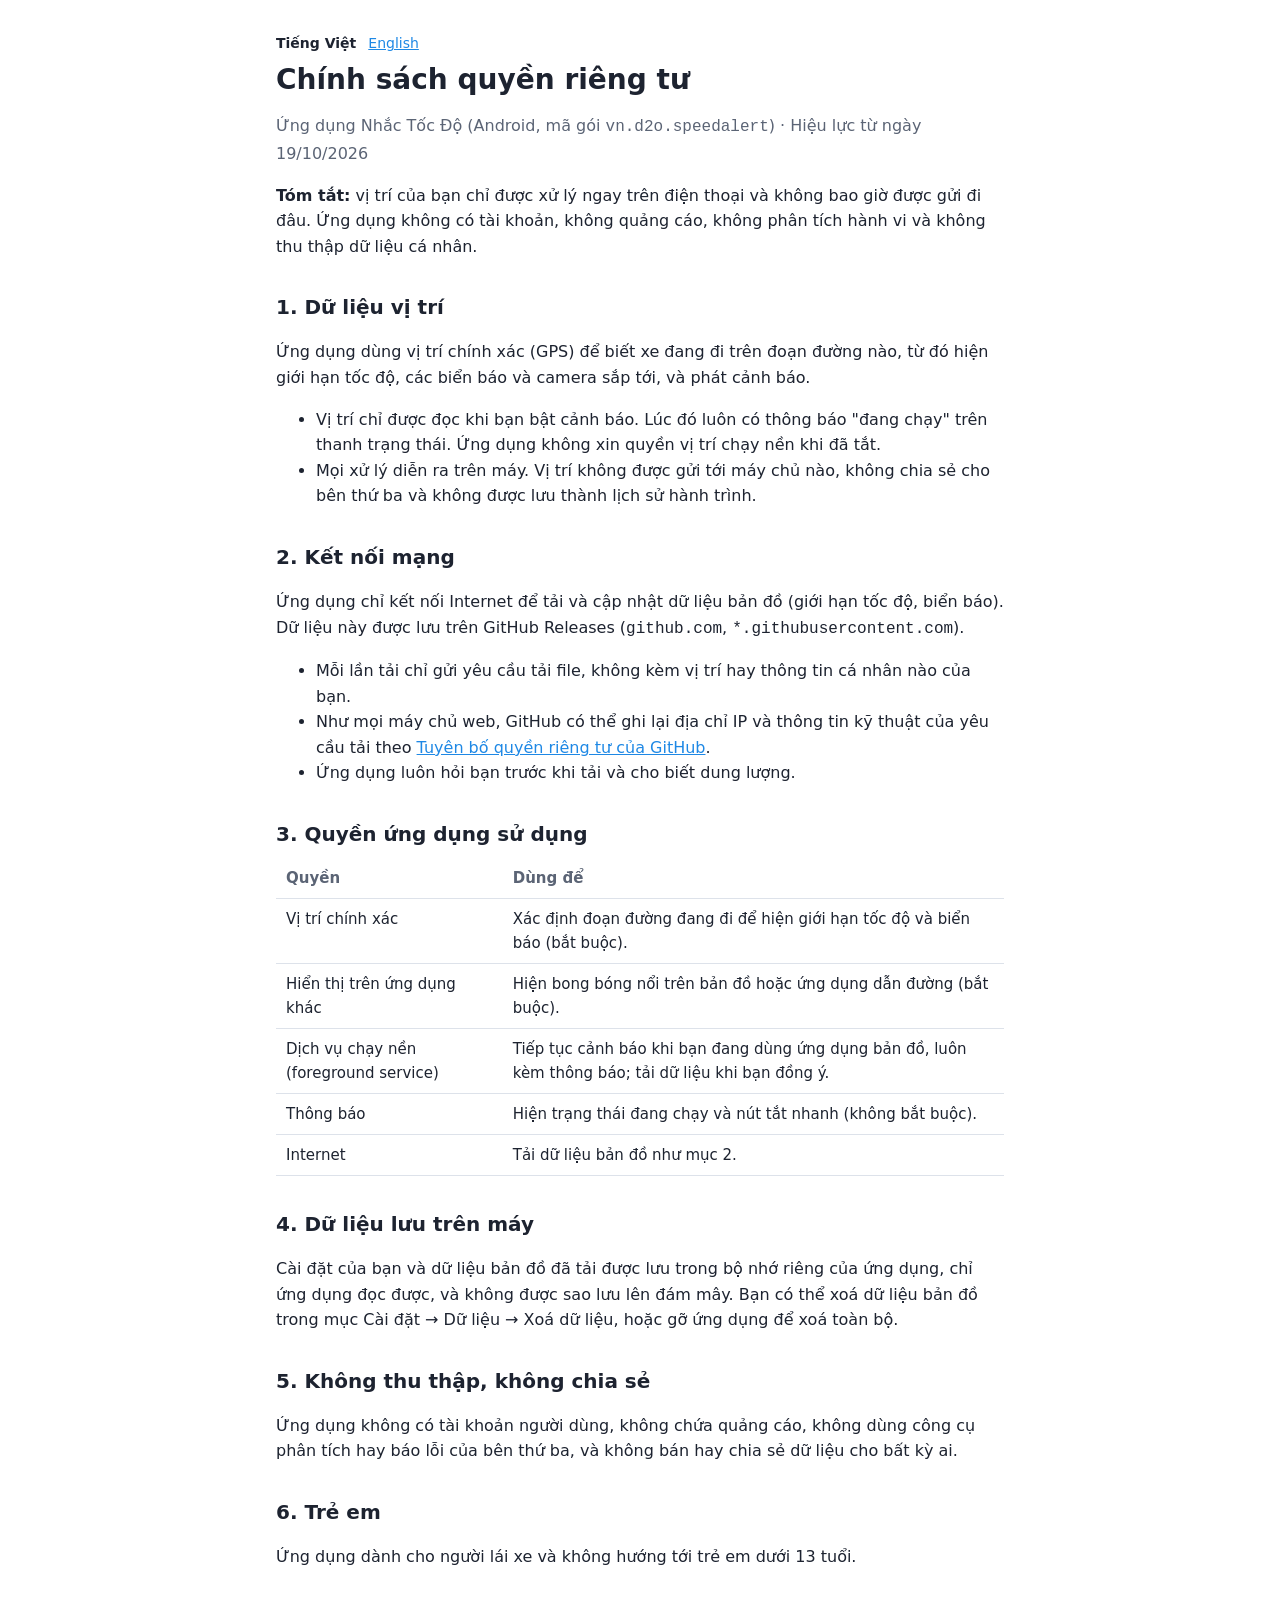
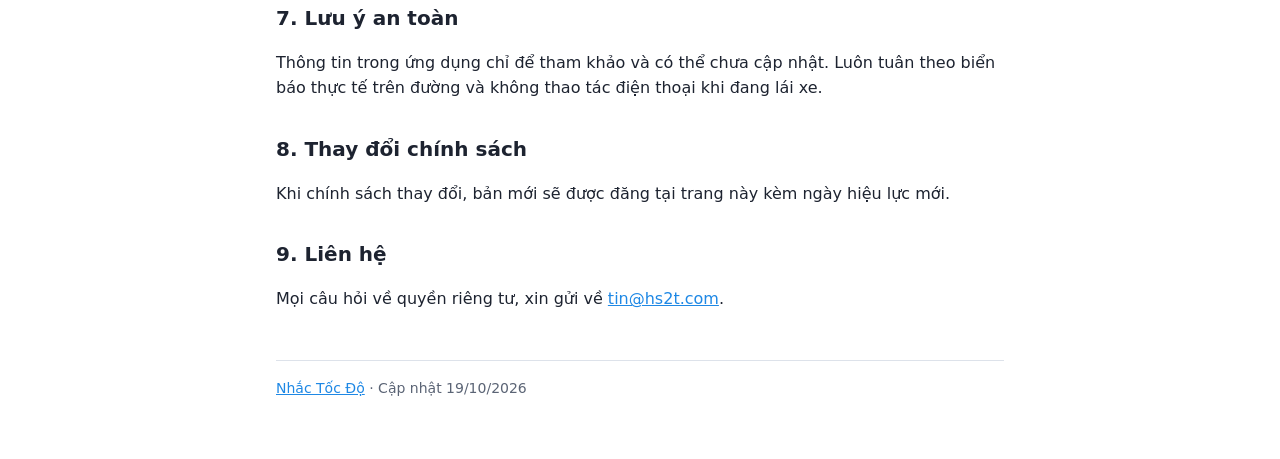
==== docs/privacy/index.html @ 4060b475 "Trang giới thiệu và chính sách quyền riêng tư" ====
<!doctype html>
<html lang="vi">
<head>
  <meta charset="utf-8">
  <meta name="viewport" content="width=device-width, initial-scale=1">
  <title>Chính sách quyền riêng tư – Nhắc Tốc Độ</title>
  <link rel="icon" href="../icon.png">
  <link rel="stylesheet" href="../style.css">
</head>
<body>
<main>
  <nav class="lang"><a href="./" aria-current="page">Tiếng Việt</a><a href="en.html">English</a></nav>
  <h1>Chính sách quyền riêng tư</h1>
  <p class="muted">Ứng dụng Nhắc Tốc Độ (Android, mã gói <code>vn.d2o.speedalert</code>) · Hiệu lực từ ngày 19/10/2026</p>

  <p><b>Tóm tắt:</b> vị trí của bạn chỉ được xử lý ngay trên điện thoại và không bao giờ được gửi đi đâu. Ứng dụng không có
    tài khoản, không quảng cáo, không phân tích hành vi và không thu thập dữ liệu cá nhân.</p>

  <h2>1. Dữ liệu vị trí</h2>
  <p>Ứng dụng dùng vị trí chính xác (GPS) để biết xe đang đi trên đoạn đường nào, từ đó hiện giới hạn tốc độ, các biển báo
    và camera sắp tới, và phát cảnh báo.</p>
  <ul>
    <li>Vị trí chỉ được đọc khi bạn bật cảnh báo. Lúc đó luôn có thông báo "đang chạy" trên thanh trạng thái. Ứng dụng
      không xin quyền vị trí chạy nền khi đã tắt.</li>
    <li>Mọi xử lý diễn ra trên máy. Vị trí không được gửi tới máy chủ nào, không chia sẻ cho bên thứ ba và không được lưu
      thành lịch sử hành trình.</li>
  </ul>

  <h2>2. Kết nối mạng</h2>
  <p>Ứng dụng chỉ kết nối Internet để tải và cập nhật dữ liệu bản đồ (giới hạn tốc độ, biển báo). Dữ liệu này được lưu trên
    GitHub Releases (<code>github.com</code>, <code>*.githubusercontent.com</code>).</p>
  <ul>
    <li>Mỗi lần tải chỉ gửi yêu cầu tải file, không kèm vị trí hay thông tin cá nhân nào của bạn.</li>
    <li>Như mọi máy chủ web, GitHub có thể ghi lại địa chỉ IP và thông tin kỹ thuật của yêu cầu tải theo
      <a href="https://docs.github.com/site-policy/privacy-policies/github-general-privacy-statement">Tuyên bố quyền riêng tư của GitHub</a>.</li>
    <li>Ứng dụng luôn hỏi bạn trước khi tải và cho biết dung lượng.</li>
  </ul>

  <h2>3. Quyền ứng dụng sử dụng</h2>
  <div class="table-wrap">
  <table>
    <tr><th>Quyền</th><th>Dùng để</th></tr>
    <tr><td>Vị trí chính xác</td><td>Xác định đoạn đường đang đi để hiện giới hạn tốc độ và biển báo (bắt buộc).</td></tr>
    <tr><td>Hiển thị trên ứng dụng khác</td><td>Hiện bong bóng nổi trên bản đồ hoặc ứng dụng dẫn đường (bắt buộc).</td></tr>
    <tr><td>Dịch vụ chạy nền (foreground service)</td><td>Tiếp tục cảnh báo khi bạn đang dùng ứng dụng bản đồ, luôn kèm thông báo; tải dữ liệu khi bạn đồng ý.</td></tr>
    <tr><td>Thông báo</td><td>Hiện trạng thái đang chạy và nút tắt nhanh (không bắt buộc).</td></tr>
    <tr><td>Internet</td><td>Tải dữ liệu bản đồ như mục 2.</td></tr>
  </table>
  </div>

  <h2>4. Dữ liệu lưu trên máy</h2>
  <p>Cài đặt của bạn và dữ liệu bản đồ đã tải được lưu trong bộ nhớ riêng của ứng dụng, chỉ ứng dụng đọc được, và không
    được sao lưu lên đám mây. Bạn có thể xoá dữ liệu bản đồ trong mục Cài đặt → Dữ liệu → Xoá dữ liệu, hoặc gỡ ứng dụng
    để xoá toàn bộ.</p>

  <h2>5. Không thu thập, không chia sẻ</h2>
  <p>Ứng dụng không có tài khoản người dùng, không chứa quảng cáo, không dùng công cụ phân tích hay báo lỗi của bên thứ
    ba, và không bán hay chia sẻ dữ liệu cho bất kỳ ai.</p>

  <h2>6. Trẻ em</h2>
  <p>Ứng dụng dành cho người lái xe và không hướng tới trẻ em dưới 13 tuổi.</p>

  <h2>7. Lưu ý an toàn</h2>
  <p>Thông tin trong ứng dụng chỉ để tham khảo và có thể chưa cập nhật. Luôn tuân theo biển báo thực tế trên đường và
    không thao tác điện thoại khi đang lái xe.</p>

  <h2>8. Thay đổi chính sách</h2>
  <p>Khi chính sách thay đổi, bản mới sẽ được đăng tại trang này kèm ngày hiệu lực mới.</p>

  <h2>9. Liên hệ</h2>
  <p>Mọi câu hỏi về quyền riêng tư, xin gửi về <a href="mailto:tin@hs2t.com">tin@hs2t.com</a>.</p>

  <footer><a href="../">Nhắc Tốc Độ</a> · Cập nhật 19/10/2026</footer>
</main>
</body>
</html>
---- docs/style.css ----
:root {
  --bg: #ffffff;
  --fg: #1d2330;
  --muted: #5b6475;
  --card: #f3f5f9;
  --line: #dde2ea;
  --accent: #1e88e5;
  --red: #d32f2f;
}
@media (prefers-color-scheme: dark) {
  :root {
    --bg: #12151b;
    --fg: #e8ebf1;
    --muted: #9aa3b2;
    --card: #1b2029;
    --line: #2a313d;
    --accent: #64b5f6;
    --red: #ef5350;
  }
}
* { box-sizing: border-box; }
html { -webkit-text-size-adjust: 100%; }
body {
  margin: 0;
  background: var(--bg);
  color: var(--fg);
  font: 16px/1.6 system-ui, -apple-system, "Segoe UI", Roboto, "Helvetica Neue", Arial, sans-serif;
}
main { max-width: 760px; margin: 0 auto; padding: 32px 16px 64px; }
header.hero { display: flex; gap: 20px; align-items: center; margin-bottom: 24px; }
header.hero img { width: 88px; height: 88px; border-radius: 20px; flex: none; }
h1 { font-size: 28px; line-height: 1.25; margin: 0 0 4px; }
h2 { font-size: 20px; margin: 32px 0 8px; }
h3 { font-size: 17px; margin: 20px 0 6px; }
p, li { color: var(--fg); }
.muted { color: var(--muted); }
a { color: var(--accent); }
.cards { display: grid; gap: 12px; grid-template-columns: repeat(auto-fit, minmax(210px, 1fr)); margin: 16px 0; }
.card { background: var(--card); border: 1px solid var(--line); border-radius: 14px; padding: 14px 16px; }
.card b { display: block; margin-bottom: 2px; }
.lang { display: flex; gap: 12px; font-size: 14px; margin-bottom: 8px; }
.lang a[aria-current] { font-weight: 700; text-decoration: none; color: var(--fg); }
table { border-collapse: collapse; width: 100%; font-size: 15px; }
th, td { text-align: left; vertical-align: top; padding: 8px 10px; border-bottom: 1px solid var(--line); }
th { color: var(--muted); font-weight: 600; }
.table-wrap { overflow-x: auto; }
footer { margin-top: 48px; padding-top: 16px; border-top: 1px solid var(--line); font-size: 14px; color: var(--muted); }
@media (max-width: 480px) {
  header.hero { flex-direction: column; align-items: flex-start; }
  h1 { font-size: 24px; }
}
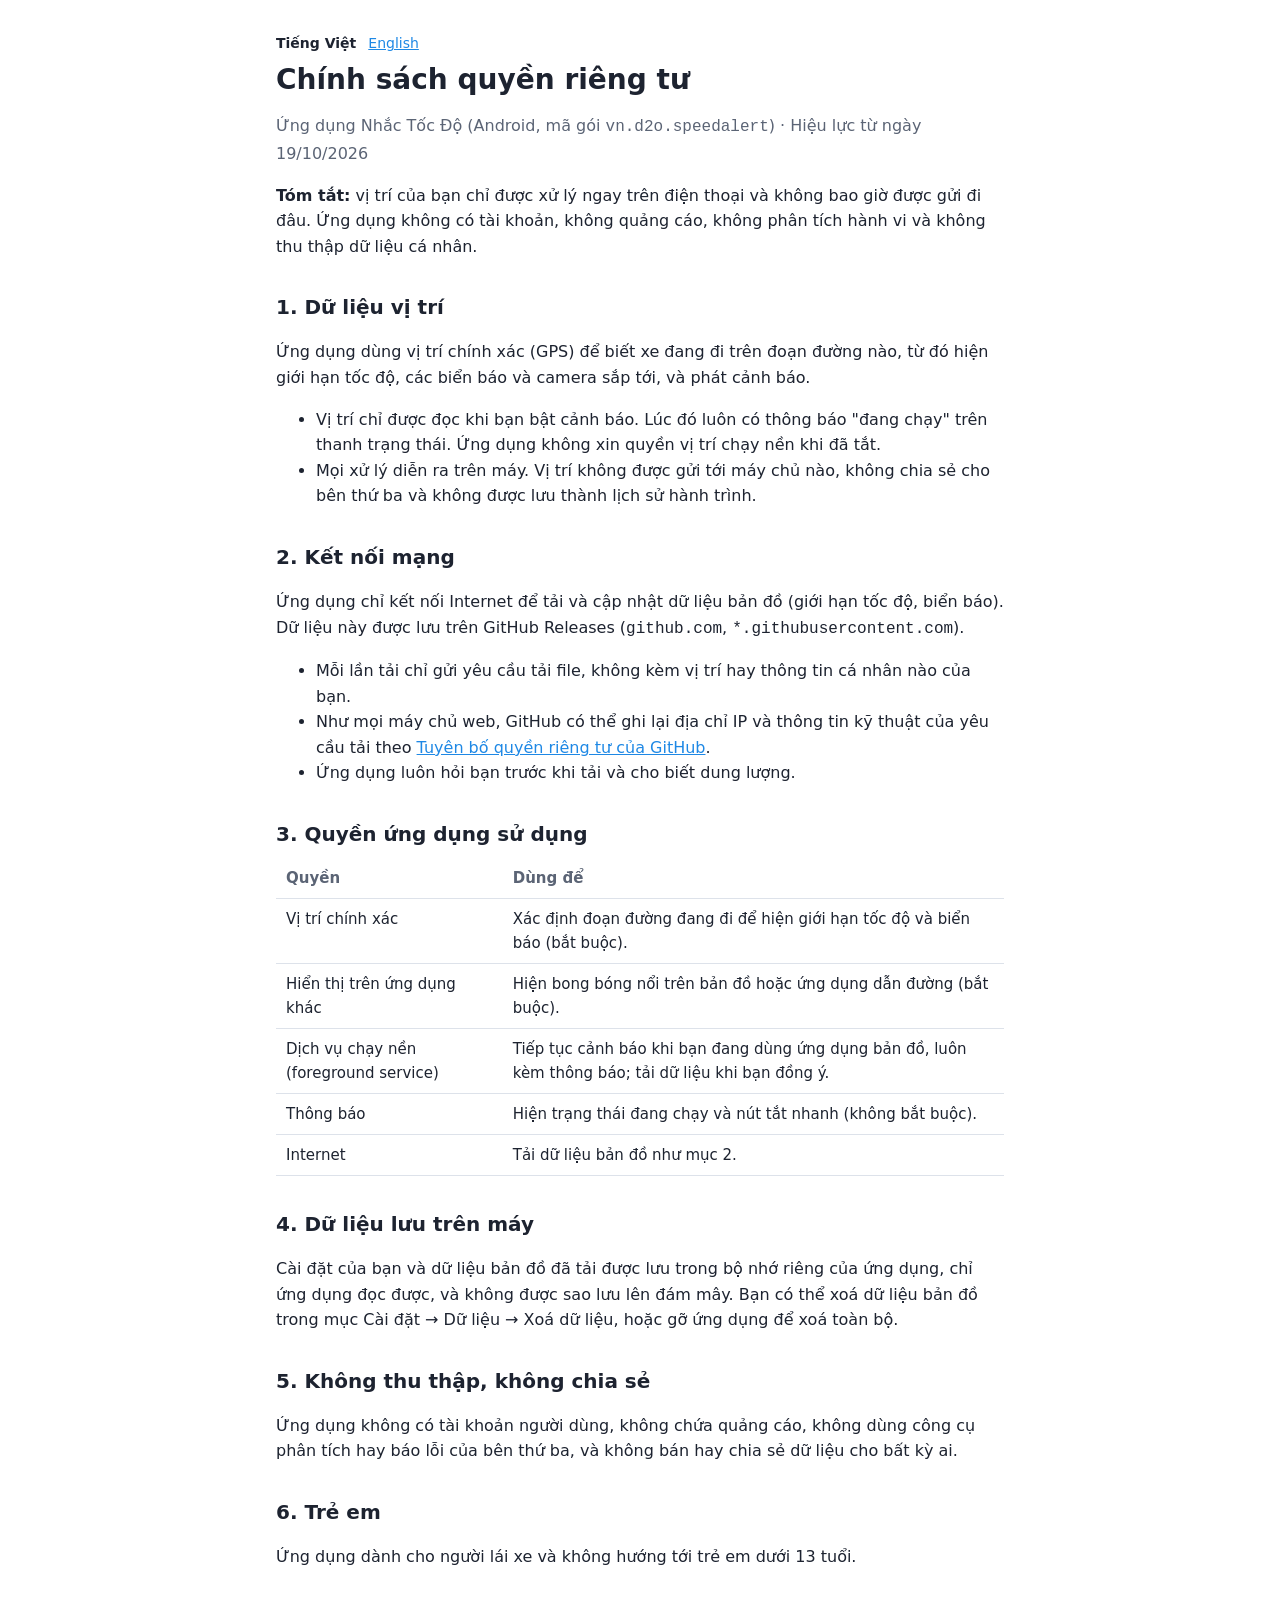
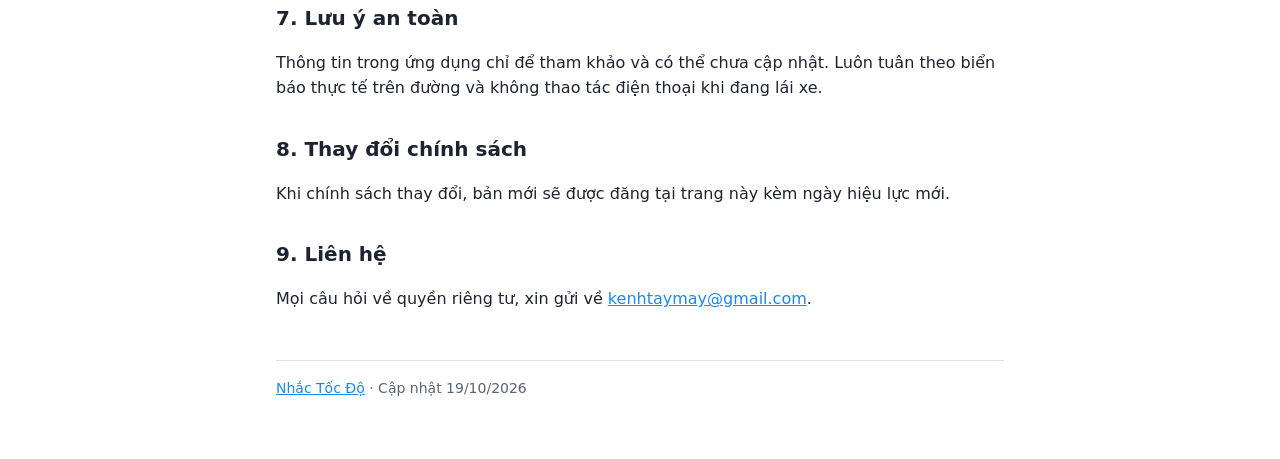
==== commit d85d736c: "Đổi email liên hệ sang kenhtaymay@gmail.com Co-Authored-By: Claude Opus 5.5 <noreply@anthropic.com>" ====
--- a/docs/privacy/index.html
+++ b/docs/privacy/index.html
@@ -68,7 +68,7 @@
   <p>Khi chính sách thay đổi, bản mới sẽ được đăng tại trang này kèm ngày hiệu lực mới.</p>
 
   <h2>9. Liên hệ</h2>
-  <p>Mọi câu hỏi về quyền riêng tư, xin gửi về <a href="mailto:tin@hs2t.com">tin@hs2t.com</a>.</p>
+  <p>Mọi câu hỏi về quyền riêng tư, xin gửi về <a href="mailto:kenhtaymay@gmail.com">kenhtaymay@gmail.com</a>.</p>
 
   <footer><a href="../">Nhắc Tốc Độ</a> · Cập nhật 19/10/2026</footer>
 </main>
